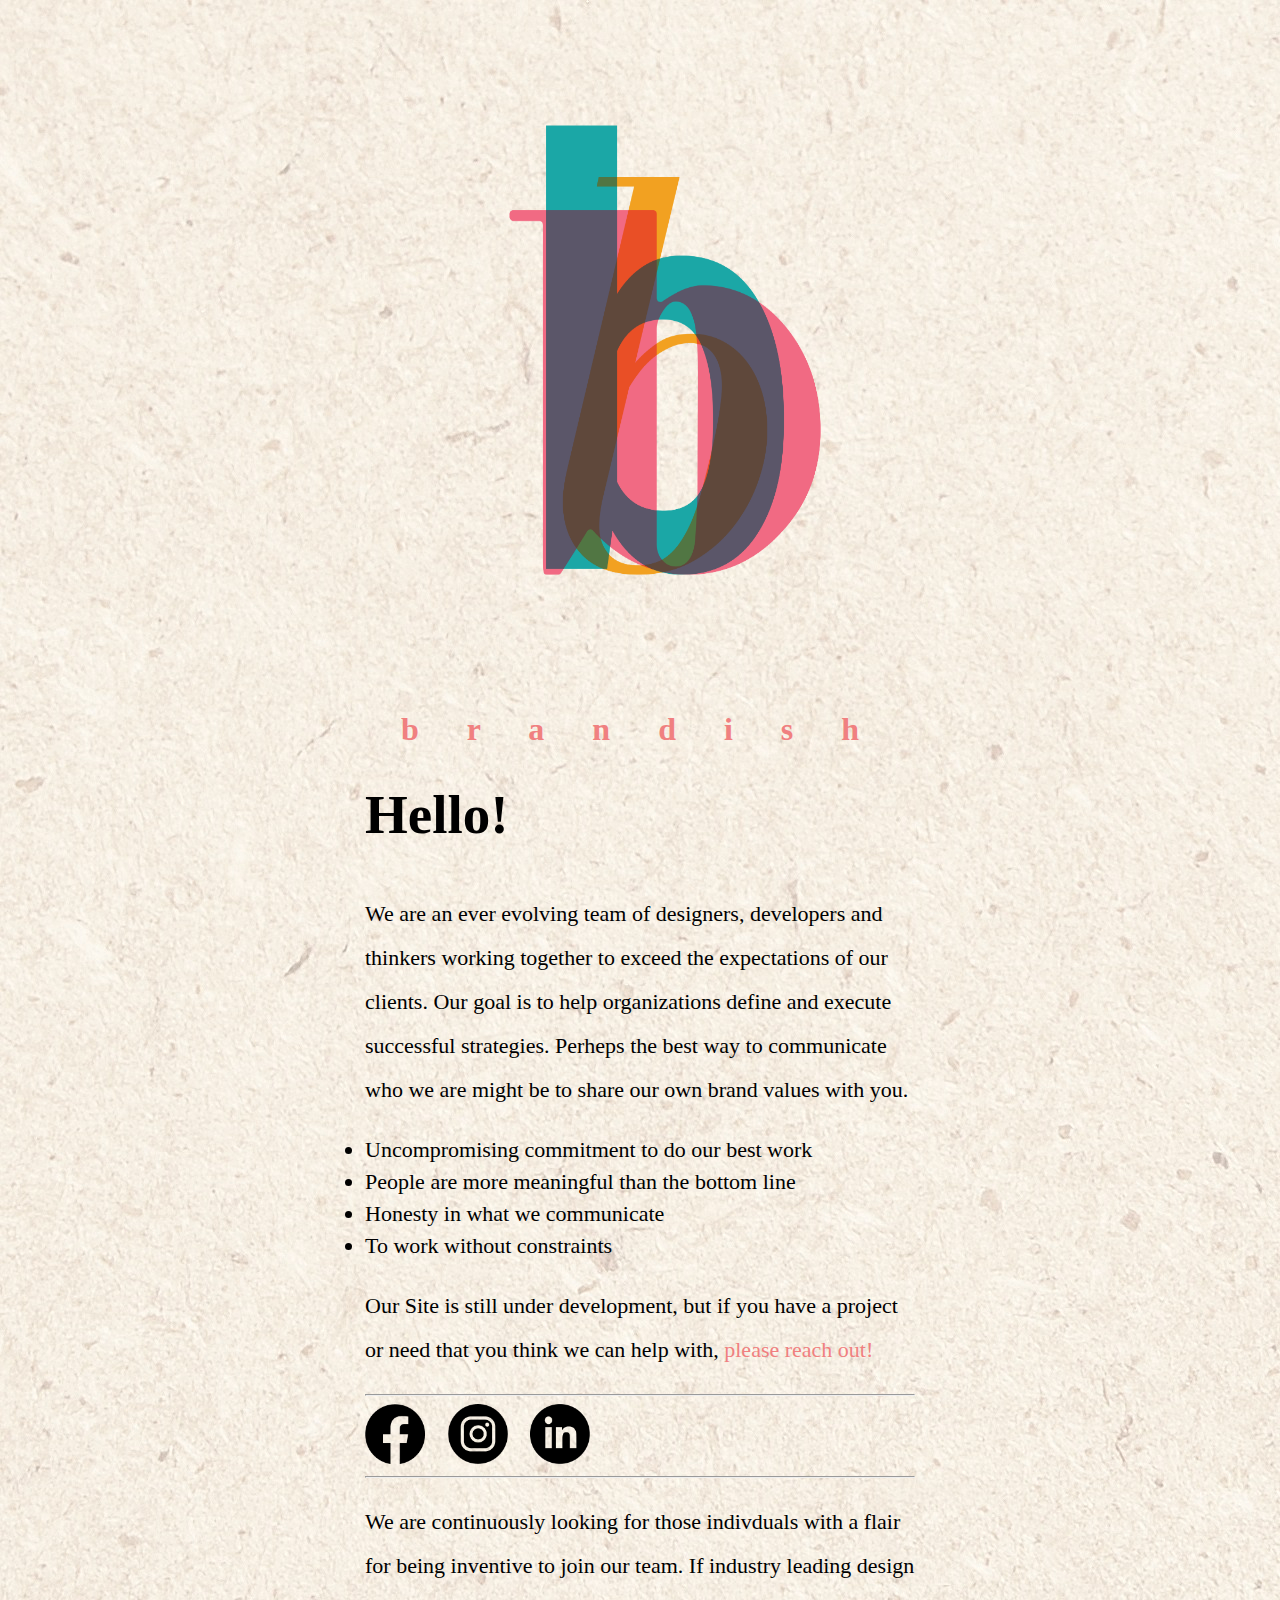
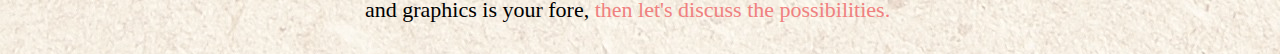
==== index.html @ c88bad63 "again" ====
<!DOCTYPE html>
<html lang="en">
<head>
    <meta charset="UTF-8">
    <meta http-equiv="X-UA-Compatible" content="IE=edge">
    <meta name="viewport" content="width=device-width, initial-scale=1.0">
    <title>Document</title>
    <link rel="stylesheet" type="text/css" href="./style.css">
</head>
<body>
    <img src="./images/brandish-logo-2022-03.png" alt="brandish logo">
    <h1>b r a n d i s h</h1>
    <h2>Hello!</h2>
    <h3>We are an ever evolving team of designers, developers and thinkers working together to exceed the expectations of our clients. Our goal is to help organizations define and execute successful strategies. Perheps the best way to communicate who we are might be to share our own brand values with you.</h3>

    <div class="text">
        
            <b>
                <li>Uncompromising commitment to do our best work</li>
                <li>People are more meaningful than the bottom line</li>
                <li>Honesty in what we communicate</li>
                <li>To work without constraints</li>
            </b>
        
    </div>

    <h3>Our Site is still under development, but if you have a project or need that you think we can help with, <a href="mailto:contact@simplybrandish.com,stacey@simplybrandish.com">please reach out!</a></h3>
    <hr>

    <div class="row">
        <div class="column">
          <a href="https://www.facebook.com/simplybrandish"><img src="./images/fb.png" alt="Snow" target="_blank" class="pic"></a>
        </div>
        <div class="column">
          <a href=" https://www.instagram.com/simplybrandish/"><img src="./images/insta.png" alt="Forest" class="pic"></a>
        </div>
        <div class="column">
          <a href="https://www.linkedin.com/company/simplybrandish"><img src="./images/linkedin.png" alt="Mountains" class="pic"></a>
        </div>
    </div>

    <hr>

    <h3>We are continuously looking for those indivduals with a flair for being inventive to join our team. If industry leading design and graphics is your fore, <a href="mailto:contact@simplybrandish.com,stacey@simplybrandish.com">then let's discuss the possibilities.</a></h3>

    <script src="https://code.jquery.com/jquery-3.6.0.min.js" integrity="sha256-/xUj+3OJU5yExlq6GSYGSHk7tPXikynS7ogEvDej/m4=" crossorigin="anonymous"></script>
</body>
</html>
---- style.css ----
body {
    background-image: url(./images/shutterstock_1029816886.jpg);
    max-width: 550px;
    margin: auto;
}

img{
    width: 600px;
    height: 700px;
    display: block;
    margin-left: auto;
    margin-right: auto;
}
h1 {
    text-align: center;
    letter-spacing: 20px;
    color: lightcoral;
    line-height: 50%;
}

h2 {
    font-size: 55px;
    font-family: hanuman;
}

a {
    text-decoration: none;
    color: lightcoral;
}

ul {
    text-align: left;
}

li {
    text-align: left;
    font-size: 22px;
    font-weight: lighter;
}

div.text {
    text-align: left;
    line-height: 200%;
    
}

h3 {
    font-weight: normal;
    line-height: 200%;
    font-size: 22px;
}

* {
    box-sizing: border-box;
}

  .column {
    float: left;
    width: 15%;
    padding: 0px;
    margin-left: 0%;
}

.row::after {
    content: "";
    clear: both;
    display: table;
  }

  .pic {
      width: 60px;
      height: 60px;
      display: inline;
    
  }

  hr {
     height: 20%;
  }
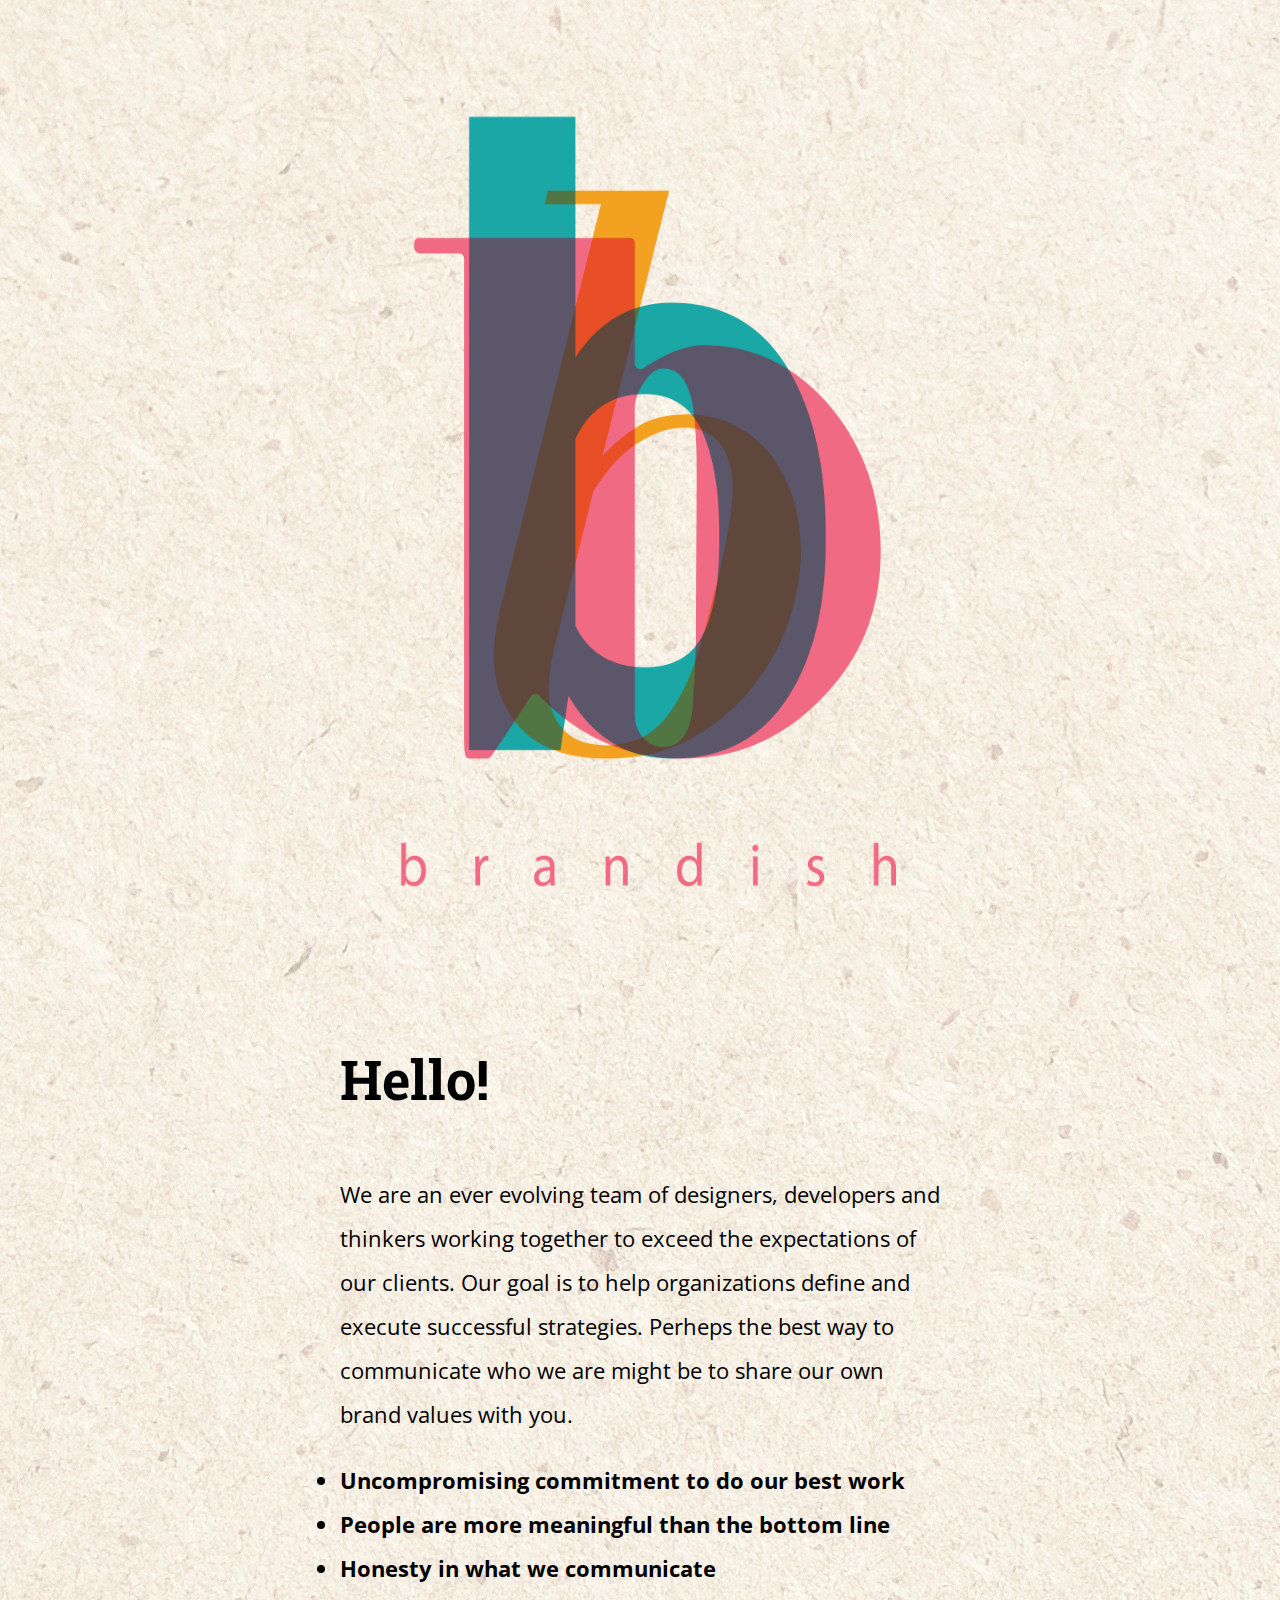
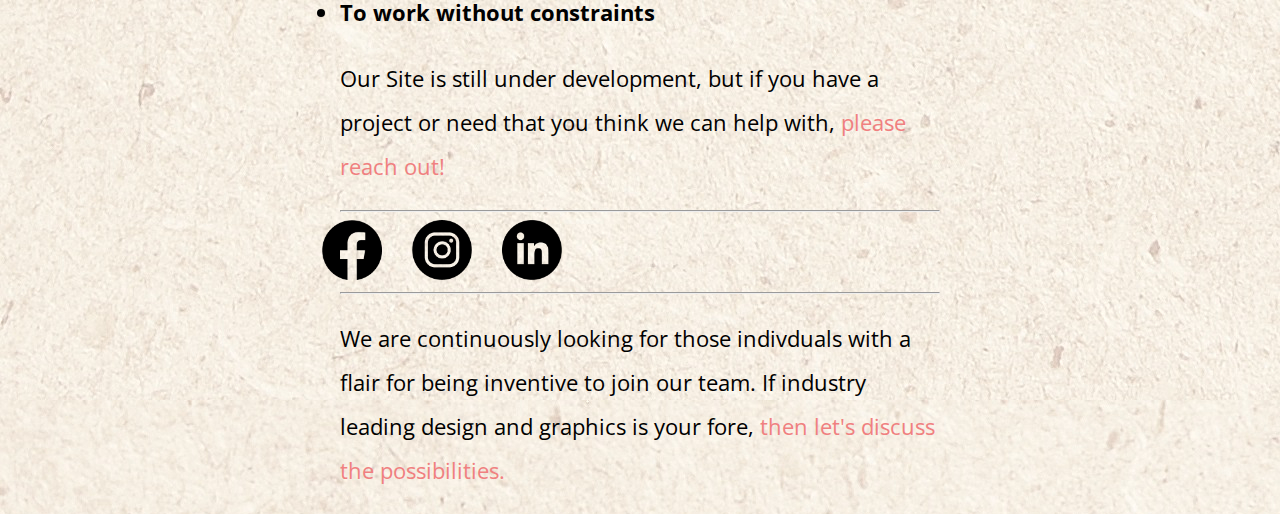
==== commit 87491561: "fonts" ====
--- a/index.html
+++ b/index.html
@@ -6,10 +6,22 @@
     <meta name="viewport" content="width=device-width, initial-scale=1.0">
     <title>Document</title>
     <link rel="stylesheet" type="text/css" href="./style.css">
+    <link rel="preconnect" href="https://fonts.googleapis.com">
+<link rel="preconnect" href="https://fonts.gstatic.com" crossorigin>
+<link href="https://fonts.googleapis.com/css2?family=Hanuman:wght@300&display=swap" rel="stylesheet">
+<link rel="preconnect" href="https://fonts.googleapis.com">
+<link rel="preconnect" href="https://fonts.gstatic.com" crossorigin>
+<link href="https://fonts.googleapis.com/css2?family=Open+Sans:wght@300&display=swap" rel="stylesheet">
+<link rel="preconnect" href="https://fonts.googleapis.com">
+<link rel="preconnect" href="https://fonts.gstatic.com" crossorigin>
+<link href="https://fonts.googleapis.com/css2?family=Open+Sans&display=swap" rel="stylesheet">
+<link rel="preconnect" href="https://fonts.googleapis.com">
+<link rel="preconnect" href="https://fonts.gstatic.com" crossorigin>
+<link href="https://fonts.googleapis.com/css2?family=Open+Sans&display=swap" rel="stylesheet">
 </head>
 <body>
-    <img src="./images/brandish-logo-2022-03.png" alt="brandish logo">
-    <h1>b r a n d i s h</h1>
+    <img src="./images/logo-wordmark-01.png" alt="brandish logo">
+    <!-- <h1>b r a n d i s h</h1> -->
     <h2>Hello!</h2>
     <h3>We are an ever evolving team of designers, developers and thinkers working together to exceed the expectations of our clients. Our goal is to help organizations define and execute successful strategies. Perheps the best way to communicate who we are might be to share our own brand values with you.</h3>
 
--- a/style.css
+++ b/style.css
@@ -1,26 +1,27 @@
 body {
     background-image: url(./images/shutterstock_1029816886.jpg);
-    max-width: 550px;
+    max-width: 600px;
     margin: auto;
 }
 
 img{
-    width: 600px;
-    height: 700px;
+    width: 900px;
+    height: 1000px;
     display: block;
-    margin-left: auto;
-    margin-right: auto;
+   margin-left: -20%;
+    
 }
 h1 {
     text-align: center;
     letter-spacing: 20px;
     color: lightcoral;
     line-height: 50%;
+    
 }
 
 h2 {
     font-size: 55px;
-    font-family: hanuman;
+    font-family: "hanuman", sans-serif;
 }
 
 a {
@@ -35,7 +36,9 @@
 li {
     text-align: left;
     font-size: 22px;
-    font-weight: lighter;
+    font-weight: bold;
+    font-family: 'Open Sans', sans-serif;
+    line-height: 200%;
 }
 
 div.text {
@@ -48,6 +51,7 @@
     font-weight: normal;
     line-height: 200%;
     font-size: 22px;
+    font-family: 'Open Sans', sans-serif;
 }
 
 * {
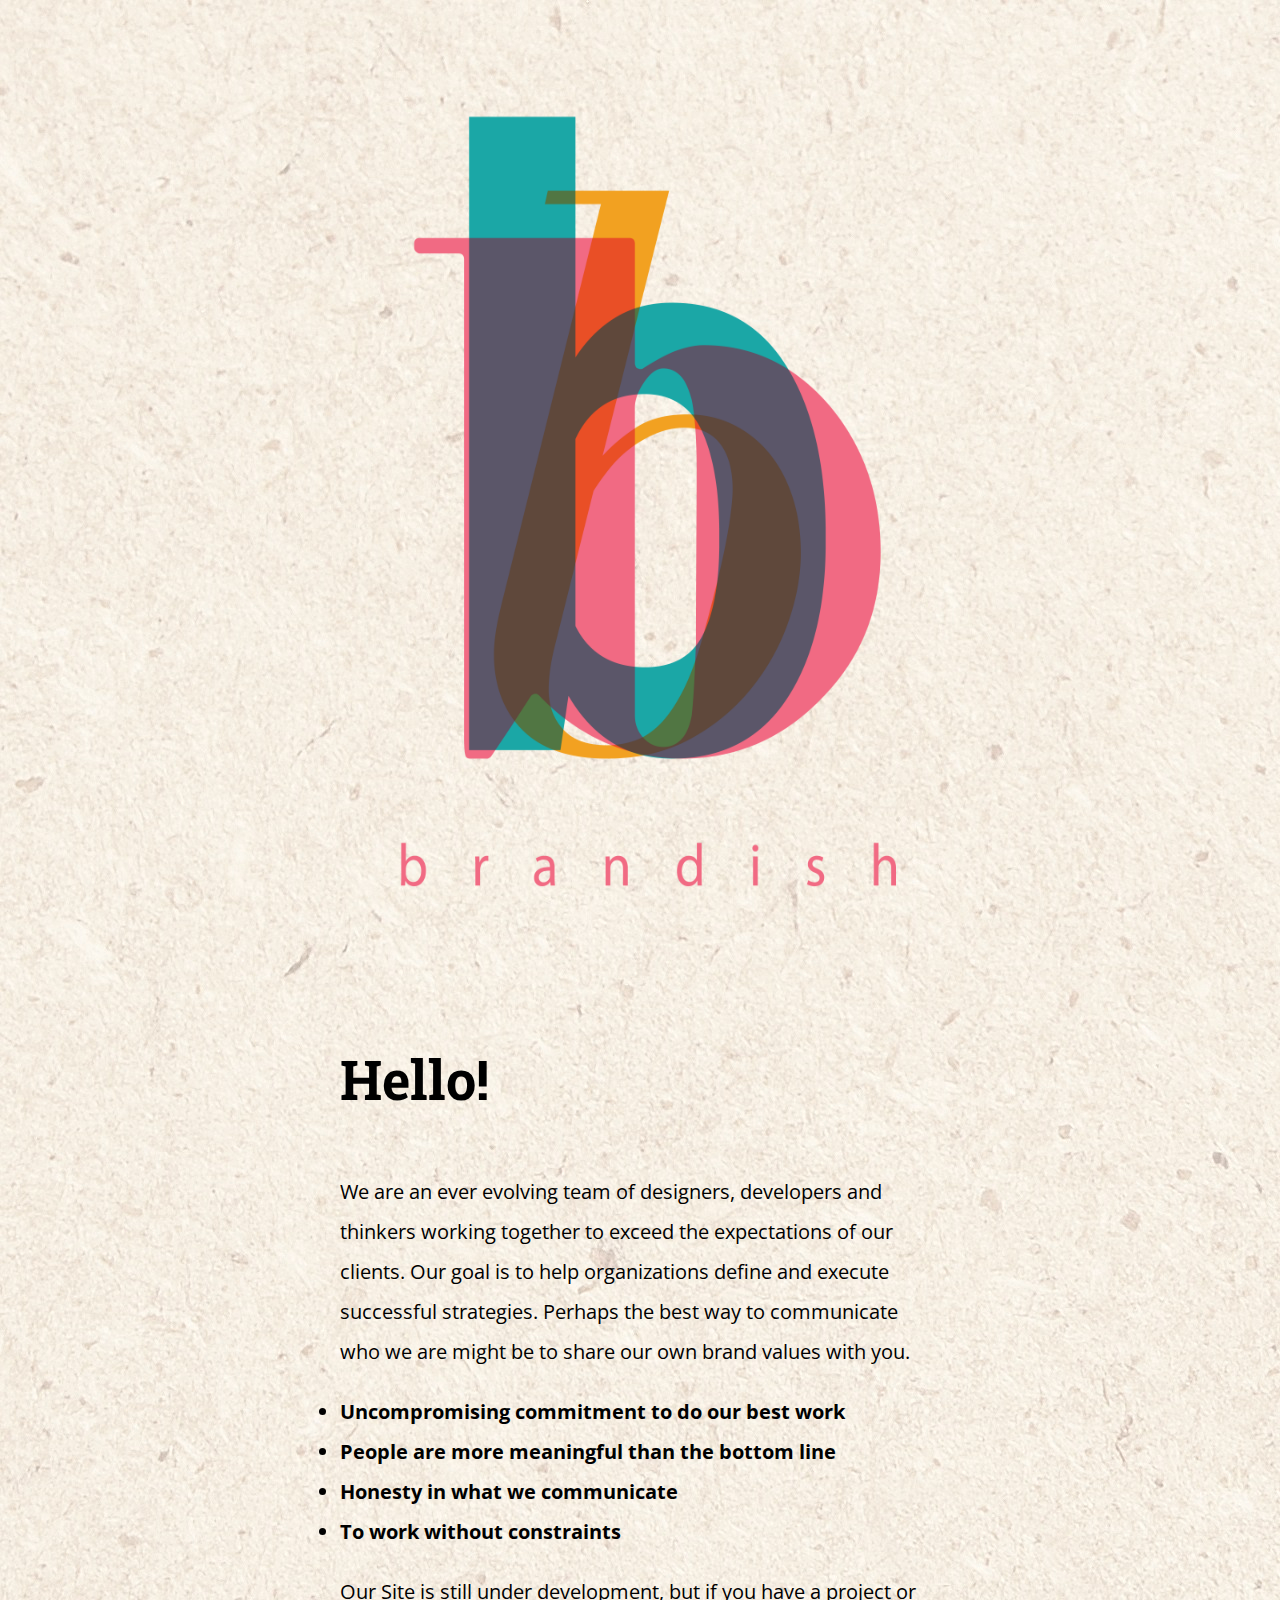
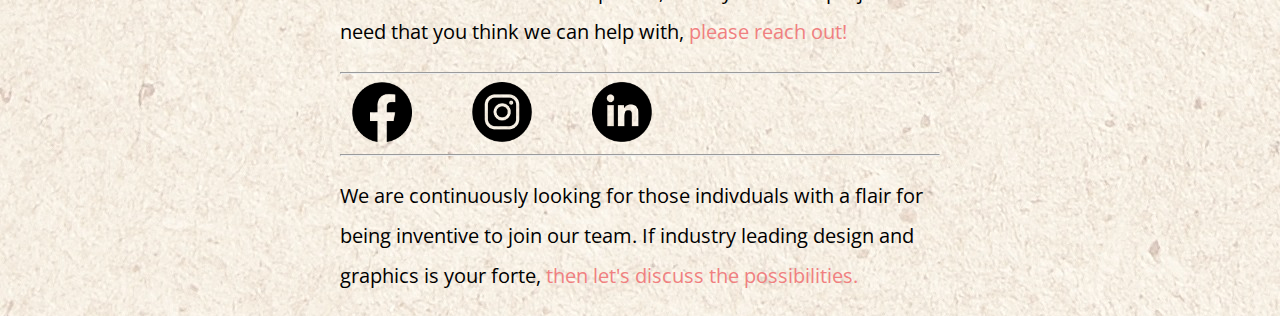
==== commit 65d2518a: "more styling" ====
--- a/index.html
+++ b/index.html
@@ -23,7 +23,7 @@
     <img src="./images/logo-wordmark-01.png" alt="brandish logo">
     <!-- <h1>b r a n d i s h</h1> -->
     <h2>Hello!</h2>
-    <h3>We are an ever evolving team of designers, developers and thinkers working together to exceed the expectations of our clients. Our goal is to help organizations define and execute successful strategies. Perheps the best way to communicate who we are might be to share our own brand values with you.</h3>
+    <h3>We are an ever evolving team of designers, developers and thinkers working together to exceed the expectations of our clients. Our goal is to help organizations define and execute successful strategies. Perhaps the best way to communicate who we are might be to share our own brand values with you.</h3>
 
     <div class="text">
         
@@ -53,7 +53,7 @@
 
     <hr>
 
-    <h3>We are continuously looking for those indivduals with a flair for being inventive to join our team. If industry leading design and graphics is your fore, <a href="mailto:contact@simplybrandish.com,stacey@simplybrandish.com">then let's discuss the possibilities.</a></h3>
+    <h3>We are continuously looking for those indivduals with a flair for being inventive to join our team. If industry leading design and graphics is your forte, <a href="mailto:contact@simplybrandish.com,stacey@simplybrandish.com">then let's discuss the possibilities.</a></h3>
 
     <script src="https://code.jquery.com/jquery-3.6.0.min.js" integrity="sha256-/xUj+3OJU5yExlq6GSYGSHk7tPXikynS7ogEvDej/m4=" crossorigin="anonymous"></script>
 </body>
--- a/style.css
+++ b/style.css
@@ -35,7 +35,7 @@
 
 li {
     text-align: left;
-    font-size: 22px;
+    font-size: 20px;
     font-weight: bold;
     font-family: 'Open Sans', sans-serif;
     line-height: 200%;
@@ -50,7 +50,7 @@
 h3 {
     font-weight: normal;
     line-height: 200%;
-    font-size: 22px;
+    font-size: 20px;
     font-family: 'Open Sans', sans-serif;
 }
 
@@ -62,7 +62,7 @@
     float: left;
     width: 15%;
     padding: 0px;
-    margin-left: 0%;
+    margin-left: 5%;
 }
 
 .row::after {
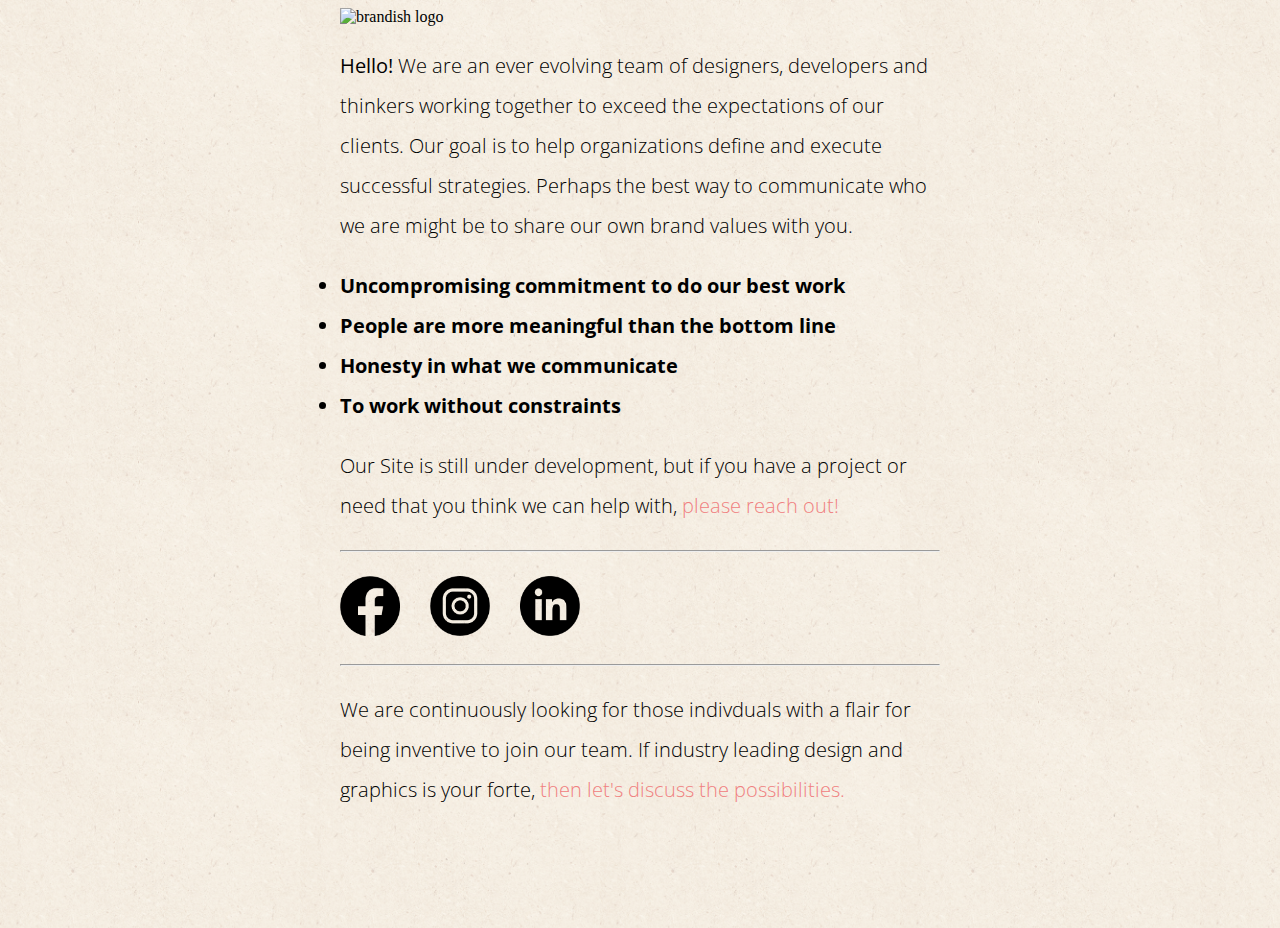
==== commit bc37adee: "repeat" ====
--- a/index.html
+++ b/index.html
@@ -3,7 +3,7 @@
 <head>
     <meta charset="UTF-8">
     <meta http-equiv="X-UA-Compatible" content="IE=edge">
-    <meta name="viewport" content="width=device-width, initial-scale=1.0">
+    <meta name="viewport" content="width=device-width, initial-scale=1.0, maximum-scale=1.0, shrink-to-fit=no, user-scalable=0" />
     <title>Document</title>
     <link rel="stylesheet" type="text/css" href="./style.css">
     <link rel="preconnect" href="https://fonts.googleapis.com">
@@ -20,10 +20,10 @@
 <link href="https://fonts.googleapis.com/css2?family=Open+Sans&display=swap" rel="stylesheet">
 </head>
 <body>
-    <img src="./images/logo-wordmark-01.png" alt="brandish logo">
+   <div class="image"><img src="./images/logo1.png" alt="brandish logo"></div>
     <!-- <h1>b r a n d i s h</h1> -->
-    <h2>Hello!</h2>
-    <h3>We are an ever evolving team of designers, developers and thinkers working together to exceed the expectations of our clients. Our goal is to help organizations define and execute successful strategies. Perhaps the best way to communicate who we are might be to share our own brand values with you.</h3>
+    <!-- <h2>Hello!</h2> -->
+    <h3><strong>Hello!</strong> We are an ever evolving team of designers, developers and thinkers working together to exceed the expectations of our clients. Our goal is to help organizations define and execute successful strategies. Perhaps the best way to communicate who we are might be to share our own brand values with you.</h3>
 
     <div class="text">
         
@@ -41,13 +41,13 @@
 
     <div class="row">
         <div class="column">
-          <a href="https://www.facebook.com/simplybrandish"><img src="./images/fb.png" alt="Snow" target="_blank" class="pic"></a>
+          <a href="https://www.facebook.com/simplybrandish"><img src="./images/fb.png" alt="icon" target="_blank" class="pic"></a>
         </div>
         <div class="column">
-          <a href=" https://www.instagram.com/simplybrandish/"><img src="./images/insta.png" alt="Forest" class="pic"></a>
+          <a href=" https://www.instagram.com/simplybrandish/"><img src="./images/insta.png" alt="icon" class="pic"></a>
         </div>
         <div class="column">
-          <a href="https://www.linkedin.com/company/simplybrandish"><img src="./images/linkedin.png" alt="Mountains" class="pic"></a>
+          <a href="https://www.linkedin.com/company/simplybrandish"><img src="./images/linkedin.png" alt="icon" class="pic"></a>
         </div>
     </div>
 
@@ -55,6 +55,47 @@
 
     <h3>We are continuously looking for those indivduals with a flair for being inventive to join our team. If industry leading design and graphics is your forte, <a href="mailto:contact@simplybrandish.com,stacey@simplybrandish.com">then let's discuss the possibilities.</a></h3>
 
+    <br>
+    <br>
+    <br>
+    <BR>
+      <br>
+
+      <!-- <section class="contact" id="contact">
+        <div class="title white">
+            <h2>Contact Me</h2>
+            
+        </div>
+        <div class="contactForm">
+            <div class="row">
+                <div class="col50">
+                    <input type="text" name="" placeholder="First Name">
+                </div>
+                <div class="col50">
+                    <input type="text" name="" placeholder="Last Name">
+                </div>
+            </div>
+            <div class="row">
+                <div class="col50">
+                    <input type="text" name="" placeholder="Email">
+                </div>
+                <div class="col50">
+                    <input type="text" name="" placeholder="Phone No.">
+                </div>
+            </div>
+            <div class="row">
+                <div class="col100">
+                    <textarea placeholder="Message"></textarea>
+                </div>
+            </div>
+            <div class="row">
+                <div class="col100">
+                    <input type="submit" value="send">
+                </div>
+            </div>
+        </div>
+       </section> -->
+
     <script src="https://code.jquery.com/jquery-3.6.0.min.js" integrity="sha256-/xUj+3OJU5yExlq6GSYGSHk7tPXikynS7ogEvDej/m4=" crossorigin="anonymous"></script>
 </body>
 </html>--- a/style.css
+++ b/style.css
@@ -1,24 +1,37 @@
-body {
+ body {
     background-image: url(./images/shutterstock_1029816886.jpg);
+    background-size: 300px;
+    
     max-width: 600px;
-    margin: auto;
+    margin-left: auto;
+    margin-right: auto;
+    display: block;
+
+   
+
 }
 
 img{
-    width: 900px;
-    height: 1000px;
-    display: block;
-   margin-left: -20%;
-    
-}
-h1 {
+    width: 100%;
+    height: 100%;
+    /* margin-left: auto;
+    margin-right: auto;
+    display: block; */
+    
+}
+
+/*div.image {
+    width: auto;
+}
+
+/* h1 {
     text-align: center;
     letter-spacing: 20px;
     color: lightcoral;
     line-height: 50%;
     
-}
-
+} */
+/* 
 h2 {
     font-size: 55px;
     font-family: "hanuman", sans-serif;
@@ -39,20 +52,22 @@
     font-weight: bold;
     font-family: 'Open Sans', sans-serif;
     line-height: 200%;
+    margin-left: auto;
 }
 
 div.text {
     text-align: left;
     line-height: 200%;
     
-}
+}/*
 
 h3 {
-    font-weight: normal;
-    line-height: 200%;
-    font-size: 20px;
-    font-family: 'Open Sans', sans-serif;
-}
+    font-weight: lighter;
+    line-height: 200%;
+    font-size: 20px;
+    font-family: 'Open Sans', sans-serif;
+    margin-left: auto;
+} 
 
 * {
     box-sizing: border-box;
@@ -62,7 +77,7 @@
     float: left;
     width: 15%;
     padding: 0px;
-    margin-left: 5%;
+    margin-left: auto;
 }
 
 .row::after {
@@ -71,7 +86,7 @@
     display: table;
   }
 
-  .pic {
+ .pic {
       width: 60px;
       height: 60px;
       display: inline;
@@ -80,4 +95,140 @@
 
   hr {
      height: 20%;
-  }+     margin-top: 4%;
+     margin-bottom: 4%;
+     margin-left: auto;
+  } */
+
+  /* @media only screen and (min-width:600px){
+     div.image {
+         margin-left: -57%;
+
+      }
+      
+  } */
+
+ 
+  /* @media (min-width: 768px) and (max-width: 992px){
+      body {
+          
+      }
+  } */
+  /* @media screen and (min-width: 320px) {
+     img::after{
+         margin-left: -57%;
+         max-width: 500%;
+  } */
+
+  /* @media (max-width: 1368px) {
+    img{
+         display: block; */
+        /* width:670px;
+        height: 700px;
+         */
+
+     /* }
+ } */
+
+
+   /* @media (min-width: 400px) and (max-width: 600px) {
+    h3{
+        
+         text-align: left;
+         font-size: 16px;
+        
+
+     }
+ }
+
+  @media (min-width: 400px) and (max-width: 600px) {
+    li{
+        
+         text-align: left;
+         font-size: 14px;
+        
+
+     }
+ }  */
+
+/* @media only screen and (min-width:400px) (max-width: 600px)  {
+    body{
+        margin-left: 10%;
+    }
+} */
+
+  /* @media only screen and (max-width:400px) {
+    /* For mobile phones: */
+     /* h2, a, ul, li, div.text, h3{
+      width: 100%;
+      margin-right: 20%;
+    }
+  }   */
+  /* @media only screen and  (max-width: 400px) {
+      img{
+          width: 600px;
+          display: block;
+          margin-left: -40%;
+          /* margin-right: auto;
+         */
+      /* }
+
+  } */ 
+
+  h3 {
+    font-weight: lighter;
+    line-height: 200%;
+    font-size: 20px;
+    font-family: 'Open Sans', sans-serif;
+    margin-left: auto;
+    margin-right: auto;
+    display: block;
+} 
+a {
+    text-decoration: none;
+    color: lightcoral;
+}
+
+ul {
+    text-align: left;
+}
+
+li {
+    text-align: left;
+    font-size: 20px;
+    font-weight: bold;
+    font-family: 'Open Sans', sans-serif;
+    line-height: 200%;
+    margin-left: auto;
+}
+
+* {
+    box-sizing: border-box;
+}
+
+  .column {
+    float: left;
+    width: 15%;
+    padding: 0px;
+    margin-left: auto;
+}
+
+.row::after {
+    content: "";
+    clear: both;
+    display: table;
+  }
+
+ .pic {
+      width: 60px;
+      height: 60px;
+      display: inline;
+    
+  }
+
+  hr {
+     height: 20%;
+     margin-top: 4%;
+     margin-bottom: 4%;
+     margin-left: auto;
+  } 
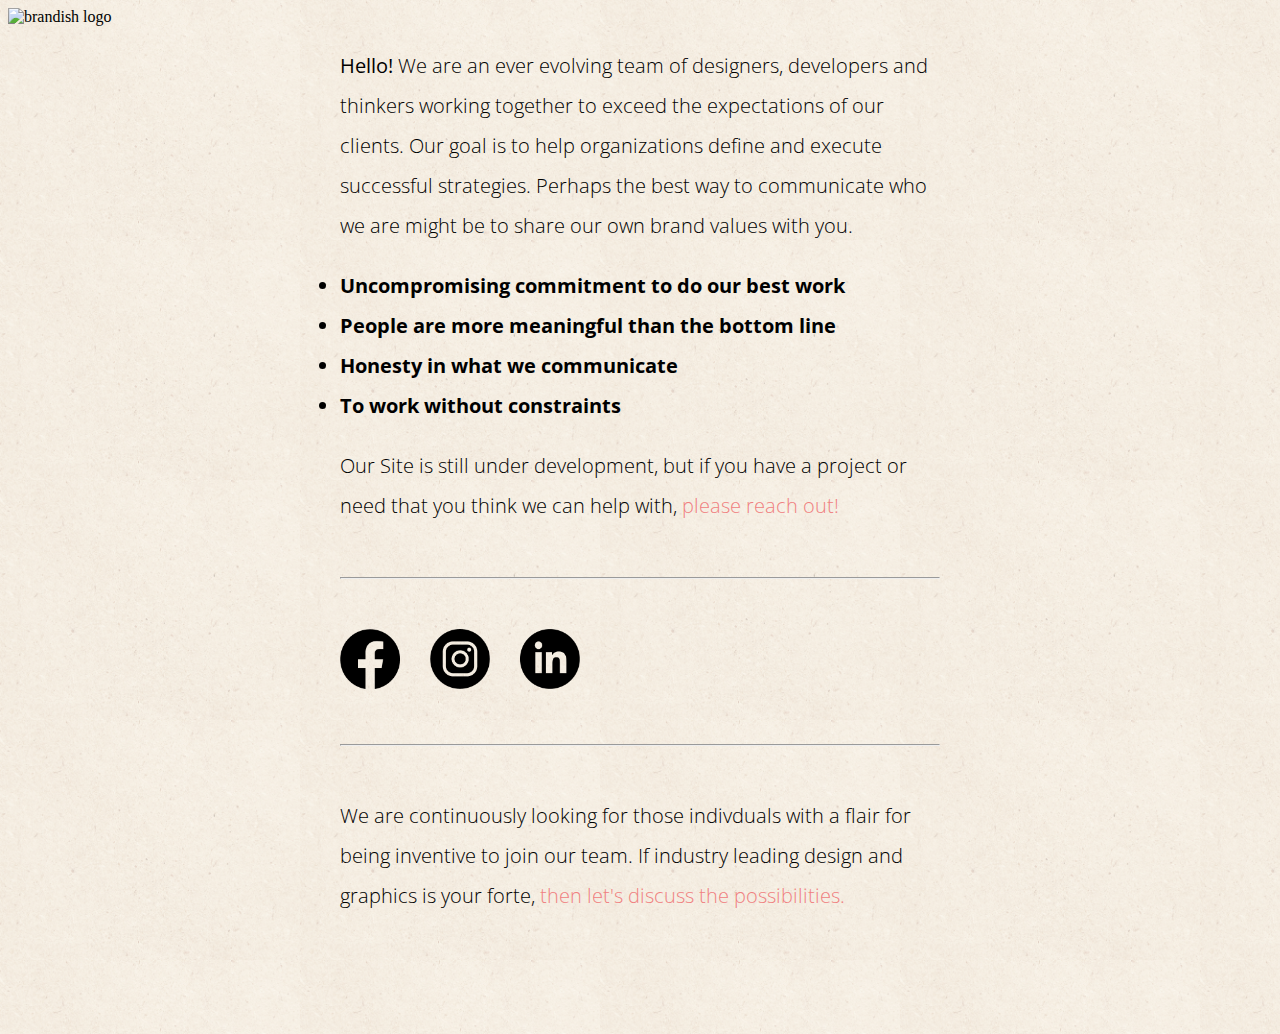
==== commit f6a6c833: "got it done" ====
--- a/index.html
+++ b/index.html
@@ -20,7 +20,7 @@
 <link href="https://fonts.googleapis.com/css2?family=Open+Sans&display=swap" rel="stylesheet">
 </head>
 <body>
-   <div class="image"><img src="./images/logo1.png" alt="brandish logo"></div>
+   <img src="./images/logo1.png" alt="brandish logo">
     <!-- <h1>b r a n d i s h</h1> -->
     <!-- <h2>Hello!</h2> -->
     <h3><strong>Hello!</strong> We are an ever evolving team of designers, developers and thinkers working together to exceed the expectations of our clients. Our goal is to help organizations define and execute successful strategies. Perhaps the best way to communicate who we are might be to share our own brand values with you.</h3>
--- a/style.css
+++ b/style.css
@@ -2,11 +2,8 @@
     background-image: url(./images/shutterstock_1029816886.jpg);
     background-size: 300px;
     
-    max-width: 600px;
-    margin-left: auto;
-    margin-right: auto;
-    display: block;
-
+    /* max-width: 600px; */
+   
    
 
 }
@@ -14,29 +11,31 @@
 img{
     width: 100%;
     height: 100%;
-    /* margin-left: auto;
+    margin-left: auto;
     margin-right: auto;
-    display: block; */
+    display: block;
+    max-width: 1500px !important;
     
 }
 
-/*div.image {
-    width: auto;
+div {
+    margin-left: auto;
+    margin-right: auto;
+    display: block;
+    max-width: 600px;
 }
 
-/* h1 {
-    text-align: center;
-    letter-spacing: 20px;
-    color: lightcoral;
-    line-height: 50%;
-    
-} */
-/* 
-h2 {
-    font-size: 55px;
-    font-family: "hanuman", sans-serif;
-}
 
+  h3 {
+    font-weight: lighter;
+    line-height: 200%;
+    font-size: 20px;
+    font-family: 'Open Sans', sans-serif;
+    margin-left: auto;
+    margin-right: auto;
+    display: block;
+    max-width: 600px;
+} 
 a {
     text-decoration: none;
     color: lightcoral;
@@ -44,6 +43,7 @@
 
 ul {
     text-align: left;
+  
 }
 
 li {
@@ -52,25 +52,13 @@
     font-weight: bold;
     font-family: 'Open Sans', sans-serif;
     line-height: 200%;
-    margin-left: auto;
+    
+    
 }
-
-div.text {
-    text-align: left;
-    line-height: 200%;
-    
-}/*
-
-h3 {
-    font-weight: lighter;
-    line-height: 200%;
-    font-size: 20px;
-    font-family: 'Open Sans', sans-serif;
-    margin-left: auto;
-} 
 
 * {
     box-sizing: border-box;
+    
 }
 
   .column {
@@ -84,6 +72,10 @@
     content: "";
     clear: both;
     display: table;
+    margin-left: auto;
+    margin-right: auto;
+    display: block;
+    max-width: 600px;
   }
 
  .pic {
@@ -98,137 +90,13 @@
      margin-top: 4%;
      margin-bottom: 4%;
      margin-left: auto;
-  } */
+     margin-right: auto;
+     display: block;
+     max-width: 600px;
+  } 
 
-  /* @media only screen and (min-width:600px){
-     div.image {
-         margin-left: -57%;
-
-      }
-      
-  } */
-
- 
-  /* @media (min-width: 768px) and (max-width: 992px){
-      body {
-          
-      }
-  } */
-  /* @media screen and (min-width: 320px) {
-     img::after{
-         margin-left: -57%;
-         max-width: 500%;
-  } */
-
-  /* @media (max-width: 1368px) {
-    img{
-         display: block; */
-        /* width:670px;
-        height: 700px;
-         */
-
-     /* }
- } */
-
-
-   /* @media (min-width: 400px) and (max-width: 600px) {
-    h3{
-        
-         text-align: left;
-         font-size: 16px;
-        
-
-     }
- }
-
-  @media (min-width: 400px) and (max-width: 600px) {
-    li{
-        
-         text-align: left;
-         font-size: 14px;
-        
-
-     }
- }  */
-
-/* @media only screen and (min-width:400px) (max-width: 600px)  {
-    body{
-        margin-left: 10%;
-    }
-} */
-
-  /* @media only screen and (max-width:400px) {
-    /* For mobile phones: */
-     /* h2, a, ul, li, div.text, h3{
-      width: 100%;
-      margin-right: 20%;
-    }
-  }   */
-  /* @media only screen and  (max-width: 400px) {
-      img{
-          width: 600px;
-          display: block;
-          margin-left: -40%;
-          /* margin-right: auto;
-         */
-      /* }
-
-  } */ 
-
-  h3 {
-    font-weight: lighter;
+  div.text {
+    text-align: left;
     line-height: 200%;
-    font-size: 20px;
-    font-family: 'Open Sans', sans-serif;
-    margin-left: auto;
-    margin-right: auto;
-    display: block;
-} 
-a {
-    text-decoration: none;
-    color: lightcoral;
+    
 }
-
-ul {
-    text-align: left;
-}
-
-li {
-    text-align: left;
-    font-size: 20px;
-    font-weight: bold;
-    font-family: 'Open Sans', sans-serif;
-    line-height: 200%;
-    margin-left: auto;
-}
-
-* {
-    box-sizing: border-box;
-}
-
-  .column {
-    float: left;
-    width: 15%;
-    padding: 0px;
-    margin-left: auto;
-}
-
-.row::after {
-    content: "";
-    clear: both;
-    display: table;
-  }
-
- .pic {
-      width: 60px;
-      height: 60px;
-      display: inline;
-    
-  }
-
-  hr {
-     height: 20%;
-     margin-top: 4%;
-     margin-bottom: 4%;
-     margin-left: auto;
-  } 
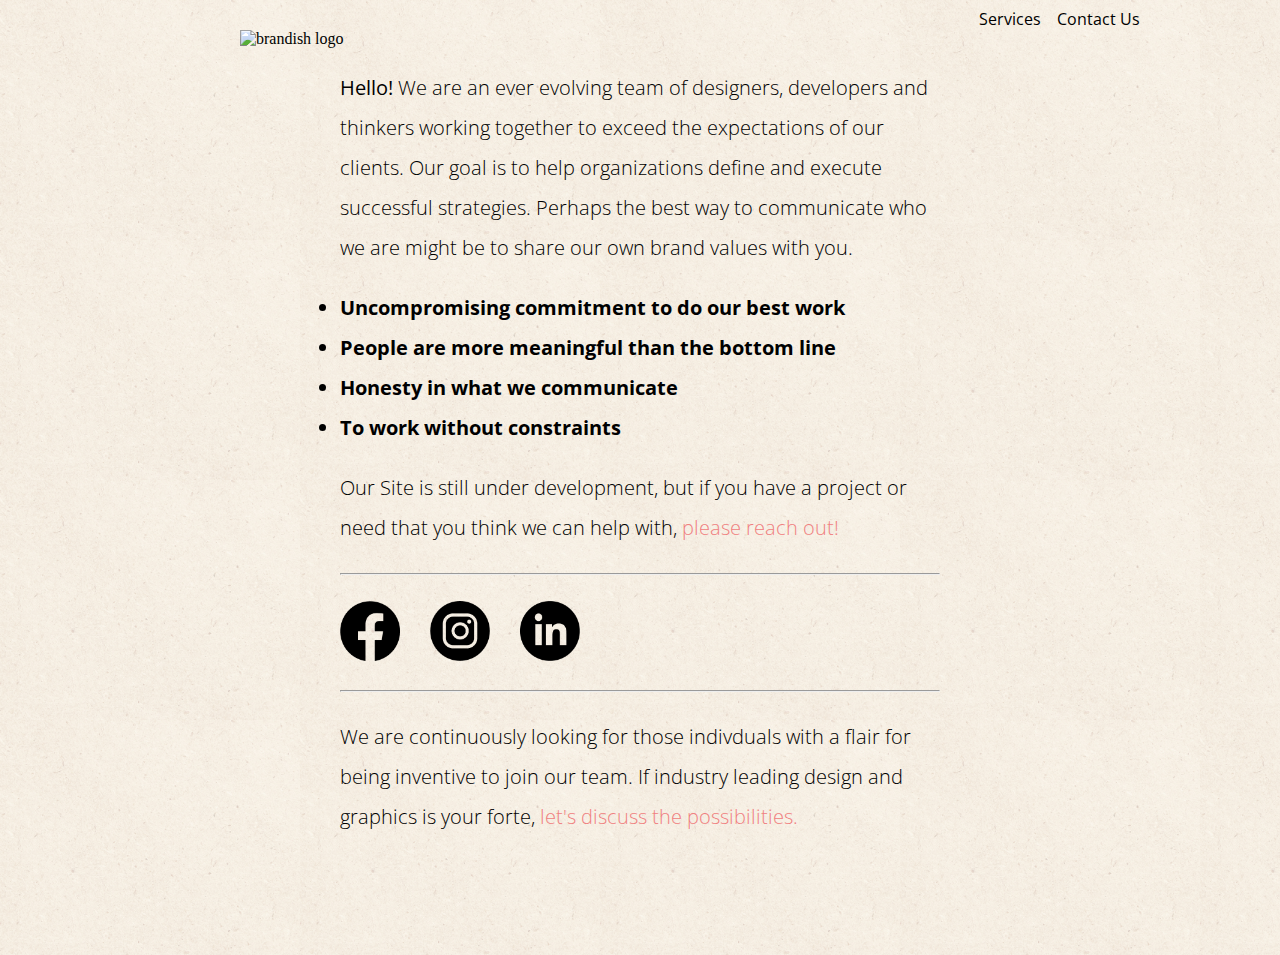
==== commit 2a17be89: "contact form" ====
--- a/index.html
+++ b/index.html
@@ -3,8 +3,8 @@
 <head>
     <meta charset="UTF-8">
     <meta http-equiv="X-UA-Compatible" content="IE=edge">
-    <meta name="viewport" content="width=device-width, initial-scale=1.0, maximum-scale=1.0, shrink-to-fit=no, user-scalable=0" />
-    <title>Document</title>
+    <meta name="viewport" content="width=device-width,initial-scale=1">
+    <title>brandish</title>
     <link rel="stylesheet" type="text/css" href="./style.css">
     <link rel="preconnect" href="https://fonts.googleapis.com">
 <link rel="preconnect" href="https://fonts.gstatic.com" crossorigin>
@@ -20,6 +20,12 @@
 <link href="https://fonts.googleapis.com/css2?family=Open+Sans&display=swap" rel="stylesheet">
 </head>
 <body>
+
+  <div class="navbar">
+    <a href="index.html" class="nav">Services</a> &nbsp;&nbsp;
+    <a href="pages/contact.html" class="nav">Contact Us</a>
+  </div>
+
    <img src="./images/logo1.png" alt="brandish logo">
     <!-- <h1>b r a n d i s h</h1> -->
     <!-- <h2>Hello!</h2> -->
@@ -36,7 +42,7 @@
         
     </div>
 
-    <h3>Our Site is still under development, but if you have a project or need that you think we can help with, <a href="mailto:contact@simplybrandish.com,stacey@simplybrandish.com">please reach out!</a></h3>
+    <h3>Our Site is still under development, but if you have a project or need that you think we can help with, <a href="pages/contact.html"><span>please reach out!</span></a></h3>
     <hr>
 
     <div class="row">
@@ -53,48 +59,15 @@
 
     <hr>
 
-    <h3>We are continuously looking for those indivduals with a flair for being inventive to join our team. If industry leading design and graphics is your forte, <a href="mailto:contact@simplybrandish.com,stacey@simplybrandish.com">then let's discuss the possibilities.</a></h3>
+    <h3>We are continuously looking for those indivduals with a flair for being inventive to join our team. If industry leading design and graphics is your forte, <a href="pages/contact.html"><span>let's discuss the possibilities.</span></a></h3>
 
     <br>
     <br>
     <br>
     <BR>
       <br>
-
-      <!-- <section class="contact" id="contact">
-        <div class="title white">
-            <h2>Contact Me</h2>
-            
-        </div>
-        <div class="contactForm">
-            <div class="row">
-                <div class="col50">
-                    <input type="text" name="" placeholder="First Name">
-                </div>
-                <div class="col50">
-                    <input type="text" name="" placeholder="Last Name">
-                </div>
-            </div>
-            <div class="row">
-                <div class="col50">
-                    <input type="text" name="" placeholder="Email">
-                </div>
-                <div class="col50">
-                    <input type="text" name="" placeholder="Phone No.">
-                </div>
-            </div>
-            <div class="row">
-                <div class="col100">
-                    <textarea placeholder="Message"></textarea>
-                </div>
-            </div>
-            <div class="row">
-                <div class="col100">
-                    <input type="submit" value="send">
-                </div>
-            </div>
-        </div>
-       </section> -->
+    
+   
 
     <script src="https://code.jquery.com/jquery-3.6.0.min.js" integrity="sha256-/xUj+3OJU5yExlq6GSYGSHk7tPXikynS7ogEvDej/m4=" crossorigin="anonymous"></script>
 </body>
--- a/style.css
+++ b/style.css
@@ -1,5 +1,5 @@
  body {
-    background-image: url(./images/shutterstock_1029816886.jpg);
+    background-image: url(./images/brandish_background.jpg);
     background-size: 300px;
     
     /* max-width: 600px; */
@@ -14,7 +14,7 @@
     margin-left: auto;
     margin-right: auto;
     display: block;
-    max-width: 1500px !important;
+    max-width: 800px !important;
     
 }
 
@@ -82,13 +82,14 @@
       width: 60px;
       height: 60px;
       display: inline;
+      
     
   }
 
   hr {
      height: 20%;
-     margin-top: 4%;
-     margin-bottom: 4%;
+     margin-top: 2%;
+     margin-bottom: 2%;
      margin-left: auto;
      margin-right: auto;
      display: block;
@@ -100,3 +101,164 @@
     line-height: 200%;
     
 }
+
+h2 {
+    font-weight: lighter;
+    /* line-height: 200%; */
+    font-size: 30px;
+    font-family: 'Open Sans', sans-serif;
+    margin-left: auto;
+    margin-right: auto;
+    display: block;
+    max-width: 600px;
+
+}
+
+h4 {
+    font-weight: lighter;
+    /* line-height: 200%; */
+    font-size: 18px;
+    font-family: 'Open Sans', sans-serif;
+    margin-left: auto;
+    margin-right: auto;
+    display: block;
+    max-width: 600px;
+}
+.navbar {
+    color: black !important;
+    text-align: right !important;
+    font-family: 'Open Sans', sans-serif;
+    margin-left: auto;
+    
+    /* display: inline-block; */
+    max-width: 1000px;
+}
+.nav {
+    color: black ;
+    
+    
+}
+label{
+    margin-left: auto;
+    margin-right: auto;
+    display: block;
+    max-width: 600px;
+    text-align: left;
+    font-weight: bold;
+
+}
+.boxA{
+    margin-left: auto;
+    margin-right: auto;
+    display: block;
+    max-width: 600px;
+    text-align: left;
+    float: left;
+    word-spacing: 25%;
+}
+.boxB {
+    float: right;
+    margin-right: 33%;
+}
+#fname{
+    
+    float: left;
+    max-width: 600px;
+    margin-left: auto;
+    margin-right: auto;
+    display: block;
+    width: 45%;
+    height: 35px;
+}
+
+#lname{
+    float: right;
+    max-width: 600px;
+    margin-left: auto;
+    margin-right: auto;
+    display: block;
+    width: 45%;
+    height: 35px;
+}
+/* 
+ input{
+    margin-left: auto;
+    margin-right: auto;
+    display: block;
+    max-width: 600px;
+    width: 100%;
+   
+     
+ } */
+ .mail{
+    margin-left: auto;
+    margin-right: auto;
+    display: block;
+    max-width: 600px;
+    width: 100%;  
+    height: 35px;
+ }
+ textarea{
+    margin-left: auto;
+    margin-right: auto;
+    display: block;
+    max-width: 600px;
+    width: 100%;
+ }
+ button{
+    margin-left: auto;
+    margin-right: auto;
+    display: block;
+     max-width: 600px;
+     text-align: left;
+     color: black;
+ }
+ .btn {
+     background-color: black;
+     color: white;
+     border-radius: 15px;
+     float: left;
+     width: 135px;
+     height: 45px;
+     text-align: center;
+    
+ }
+
+ #checkbox {
+     display: inline-block;
+ }
+ .check {
+     display: inline;
+     font-weight: normal;
+ }
+
+ .btn:hover {
+     color: black;
+     background-color: lightcoral;
+ }
+
+ .nav:hover {
+     color: lightcoral;
+ }
+ span:hover {
+     color: black;
+ }
+
+ @media only screen and (max-width:600px) {
+     h3, li{
+        font-size: 14px;
+        font-family: 'Open Sans', sans-serif;
+     }
+ }
+
+ @media only screen and (max-width:600px) {
+    .boxB{
+       margin-right: 27%;
+    }
+}
+@media only screen and (max-width:600px) {
+    .row, .column{
+       margin-right: 11px;
+    }
+}
+ 